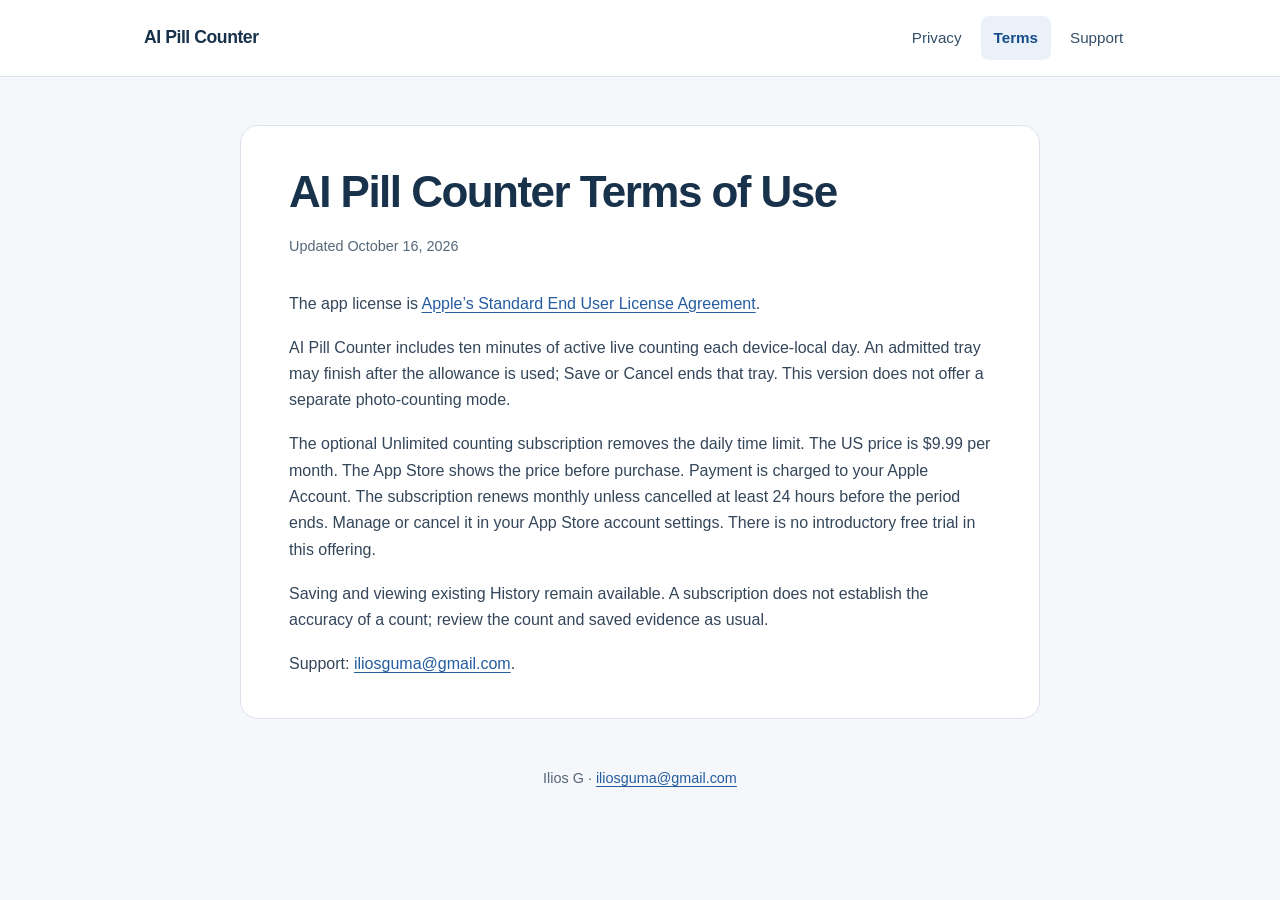
==== terms.html @ e18ffe0e "Publish approved AI Pill Counter privacy, terms and support pages" ====
<!doctype html>
<html lang="en">
<head>
  <meta charset="utf-8">
  <meta name="viewport" content="width=device-width, initial-scale=1">
  <meta name="description" content="AI Pill Counter terms of use, free daily counting allowance and optional monthly subscription.">
  <title>Terms of Use · AI Pill Counter</title>
  <link rel="stylesheet" href="styles.css">
</head>
<body>
  <a class="skip-link" href="#main">Skip to content</a>
  <header class="site-header">
    <div class="header-inner">
      <a class="brand" href="index.html">AI Pill Counter</a>
      <nav aria-label="Main navigation">
        <a href="privacy.html">Privacy</a>
        <a href="terms.html" aria-current="page">Terms</a>
        <a href="support.html">Support</a>
      </nav>
    </div>
  </header>
  <main id="main">
    <article>
      <h1>AI Pill Counter Terms of Use</h1>
      <p class="updated">Updated <time datetime="2026-10-16">October 16, 2026</time></p>
      <div class="document-body">
        <p>The app license is <a href="https://www.apple.com/legal/internet-services/itunes/dev/stdeula/">Apple’s Standard End User License Agreement</a>.</p>
        <p>AI Pill Counter includes ten minutes of active live counting each device-local day. An admitted tray may finish after the allowance is used; Save or Cancel ends that tray. This version does not offer a separate photo-counting mode.</p>
        <p>The optional Unlimited counting subscription removes the daily time limit. The US price is $9.99 per month. The App Store shows the price before purchase. Payment is charged to your Apple Account. The subscription renews monthly unless cancelled at least 24 hours before the period ends. Manage or cancel it in your App Store account settings. There is no introductory free trial in this offering.</p>
        <p>Saving and viewing existing History remain available. A subscription does not establish the accuracy of a count; review the count and saved evidence as usual.</p>
        <p>Support: <a href="mailto:iliosguma@gmail.com">iliosguma@gmail.com</a>.</p>
      </div>
    </article>
  </main>
  <footer class="site-footer">
    <p>Ilios G · <a href="mailto:iliosguma@gmail.com">iliosguma@gmail.com</a></p>
  </footer>
</body>
</html>
---- styles.css ----
:root {
  color-scheme: light;
  font-family: -apple-system, BlinkMacSystemFont, "Segoe UI", sans-serif;
  color: #18324b;
  background: #f5f7fa;
  font-synthesis: none;
  text-rendering: optimizeLegibility;
  -webkit-text-size-adjust: 100%;
}

* { box-sizing: border-box; }
body { margin: 0; line-height: 1.65; }
a { color: #245ca0; text-underline-offset: 0.18em; overflow-wrap: anywhere; }
a:hover { text-decoration-thickness: 2px; }
a:focus-visible { outline: 3px solid #245ca0; outline-offset: 4px; border-radius: 3px; }
.skip-link { position: absolute; top: -5rem; left: 1rem; z-index: 10; padding: 0.65rem 1rem; background: white; }
.skip-link:focus { top: 0.5rem; }
.site-header { background: white; border-bottom: 1px solid #dce3ec; }
.header-inner { max-width: 66rem; margin: 0 auto; padding: 1rem 2rem; display: flex; align-items: center; justify-content: space-between; gap: 1rem; flex-wrap: wrap; }
.brand { color: #18324b; font-size: 1.1rem; font-weight: 750; letter-spacing: -0.025em; text-decoration: none; }
nav { display: flex; flex-wrap: wrap; gap: 0.4rem; }
nav a { display: inline-flex; align-items: center; justify-content: center; min-height: 44px; padding: 0.35rem 0.8rem; color: #344f69; font-size: 0.95rem; text-decoration: none; border-radius: 8px; }
nav a:hover, nav a[aria-current="page"] { background: #eaf1f9; color: #174c8a; }
nav a[aria-current="page"] { font-weight: 650; }
main { max-width: 54rem; margin: 3rem auto; padding: 0 2rem; }
article { padding: 2.5rem 3rem; background: white; border: 1px solid #dce3ec; border-radius: 18px; }
h1, h2 { line-height: 1.2; color: #18324b; text-wrap: balance; }
h1 { margin: 0; font-size: clamp(1.9rem, 5vw, 2.75rem); font-weight: 750; letter-spacing: -0.035em; }
h2 { font-size: 1.25rem; font-weight: 700; margin: 2.2rem 0 0.8rem; }
p { margin: 0 0 1.1rem; }
.updated { color: #56677a; font-size: 0.9rem; margin: 1rem 0 2rem; }
.document-body { color: #34465a; font-size: 1rem; }
.document-body p:last-child { margin-bottom: 0; }
.site-footer { max-width: 54rem; margin: 0 auto; padding: 0 2rem 2rem; color: #56677a; text-align: center; font-size: 0.9rem; }
.home { max-width: 48rem; margin-top: 4rem; margin-bottom: 4rem; }
.home h1 { font-size: clamp(2.5rem, 7vw, 3.8rem); }
.eyebrow { color: #56677a; font-size: 0.9rem; font-weight: 650; margin-bottom: 1rem; }
.page-links { display: grid; gap: 0.85rem; margin-top: 2.5rem; }
.page-link { display: flex; align-items: center; justify-content: space-between; gap: 1.5rem; padding: 1.25rem 1.5rem; background: white; border: 1px solid #dce3ec; border-radius: 12px; text-decoration: none; font-weight: 650; }
.page-link:hover { border-color: #245ca0; background: #fafdff; }

@media (max-width: 600px) {
  .header-inner { padding: 0.8rem 1rem; gap: 0.35rem; }
  .brand { flex-basis: 100%; }
  nav { margin-left: -0.8rem; }
  main { margin: 1.25rem auto; padding: 0 0.8rem; }
  article { padding: 1.6rem 1.2rem; border-radius: 12px; }
  .home { margin-top: 2.5rem; margin-bottom: 2.5rem; padding: 0 1.25rem; }
  .site-footer { padding: 0 1.25rem 1.5rem; }
}

@media print {
  :root, body { background: white; color: black; }
  .site-header, .skip-link, .site-footer { display: none; }
  main { max-width: none; margin: 0; padding: 0; }
  article { padding: 0; border: 0; border-radius: 0; }
  h2 { break-after: avoid; }
}
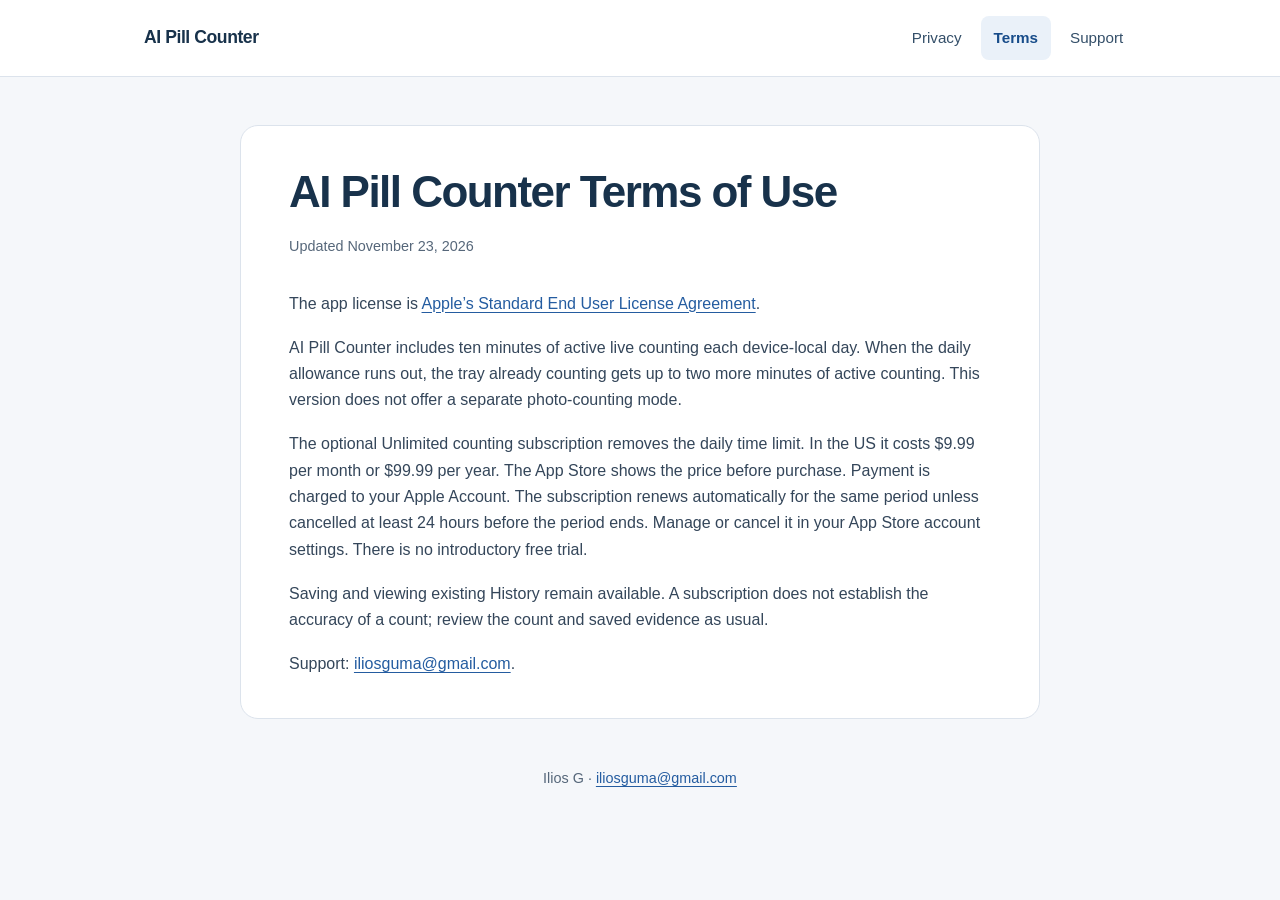
==== commit 6e759c4b: "Publish approved photo-sharing and subscription wording" ====
--- a/terms.html
+++ b/terms.html
@@ -3,7 +3,7 @@
 <head>
   <meta charset="utf-8">
   <meta name="viewport" content="width=device-width, initial-scale=1">
-  <meta name="description" content="AI Pill Counter terms of use, free daily counting allowance and optional monthly subscription.">
+  <meta name="description" content="AI Pill Counter terms of use, free daily counting allowance and optional subscription.">
   <title>Terms of Use · AI Pill Counter</title>
   <link rel="stylesheet" href="styles.css">
 </head>
@@ -22,11 +22,11 @@
   <main id="main">
     <article>
       <h1>AI Pill Counter Terms of Use</h1>
-      <p class="updated">Updated <time datetime="2026-10-16">October 16, 2026</time></p>
+      <p class="updated">Updated <time datetime="2026-11-23">November 23, 2026</time></p>
       <div class="document-body">
         <p>The app license is <a href="https://www.apple.com/legal/internet-services/itunes/dev/stdeula/">Apple’s Standard End User License Agreement</a>.</p>
-        <p>AI Pill Counter includes ten minutes of active live counting each device-local day. An admitted tray may finish after the allowance is used; Save or Cancel ends that tray. This version does not offer a separate photo-counting mode.</p>
-        <p>The optional Unlimited counting subscription removes the daily time limit. The US price is $9.99 per month. The App Store shows the price before purchase. Payment is charged to your Apple Account. The subscription renews monthly unless cancelled at least 24 hours before the period ends. Manage or cancel it in your App Store account settings. There is no introductory free trial in this offering.</p>
+        <p>AI Pill Counter includes ten minutes of active live counting each device-local day. When the daily allowance runs out, the tray already counting gets up to two more minutes of active counting. This version does not offer a separate photo-counting mode.</p>
+        <p>The optional Unlimited counting subscription removes the daily time limit. In the US it costs $9.99 per month or $99.99 per year. The App Store shows the price before purchase. Payment is charged to your Apple Account. The subscription renews automatically for the same period unless cancelled at least 24 hours before the period ends. Manage or cancel it in your App Store account settings. There is no introductory free trial.</p>
         <p>Saving and viewing existing History remain available. A subscription does not establish the accuracy of a count; review the count and saved evidence as usual.</p>
         <p>Support: <a href="mailto:iliosguma@gmail.com">iliosguma@gmail.com</a>.</p>
       </div>
